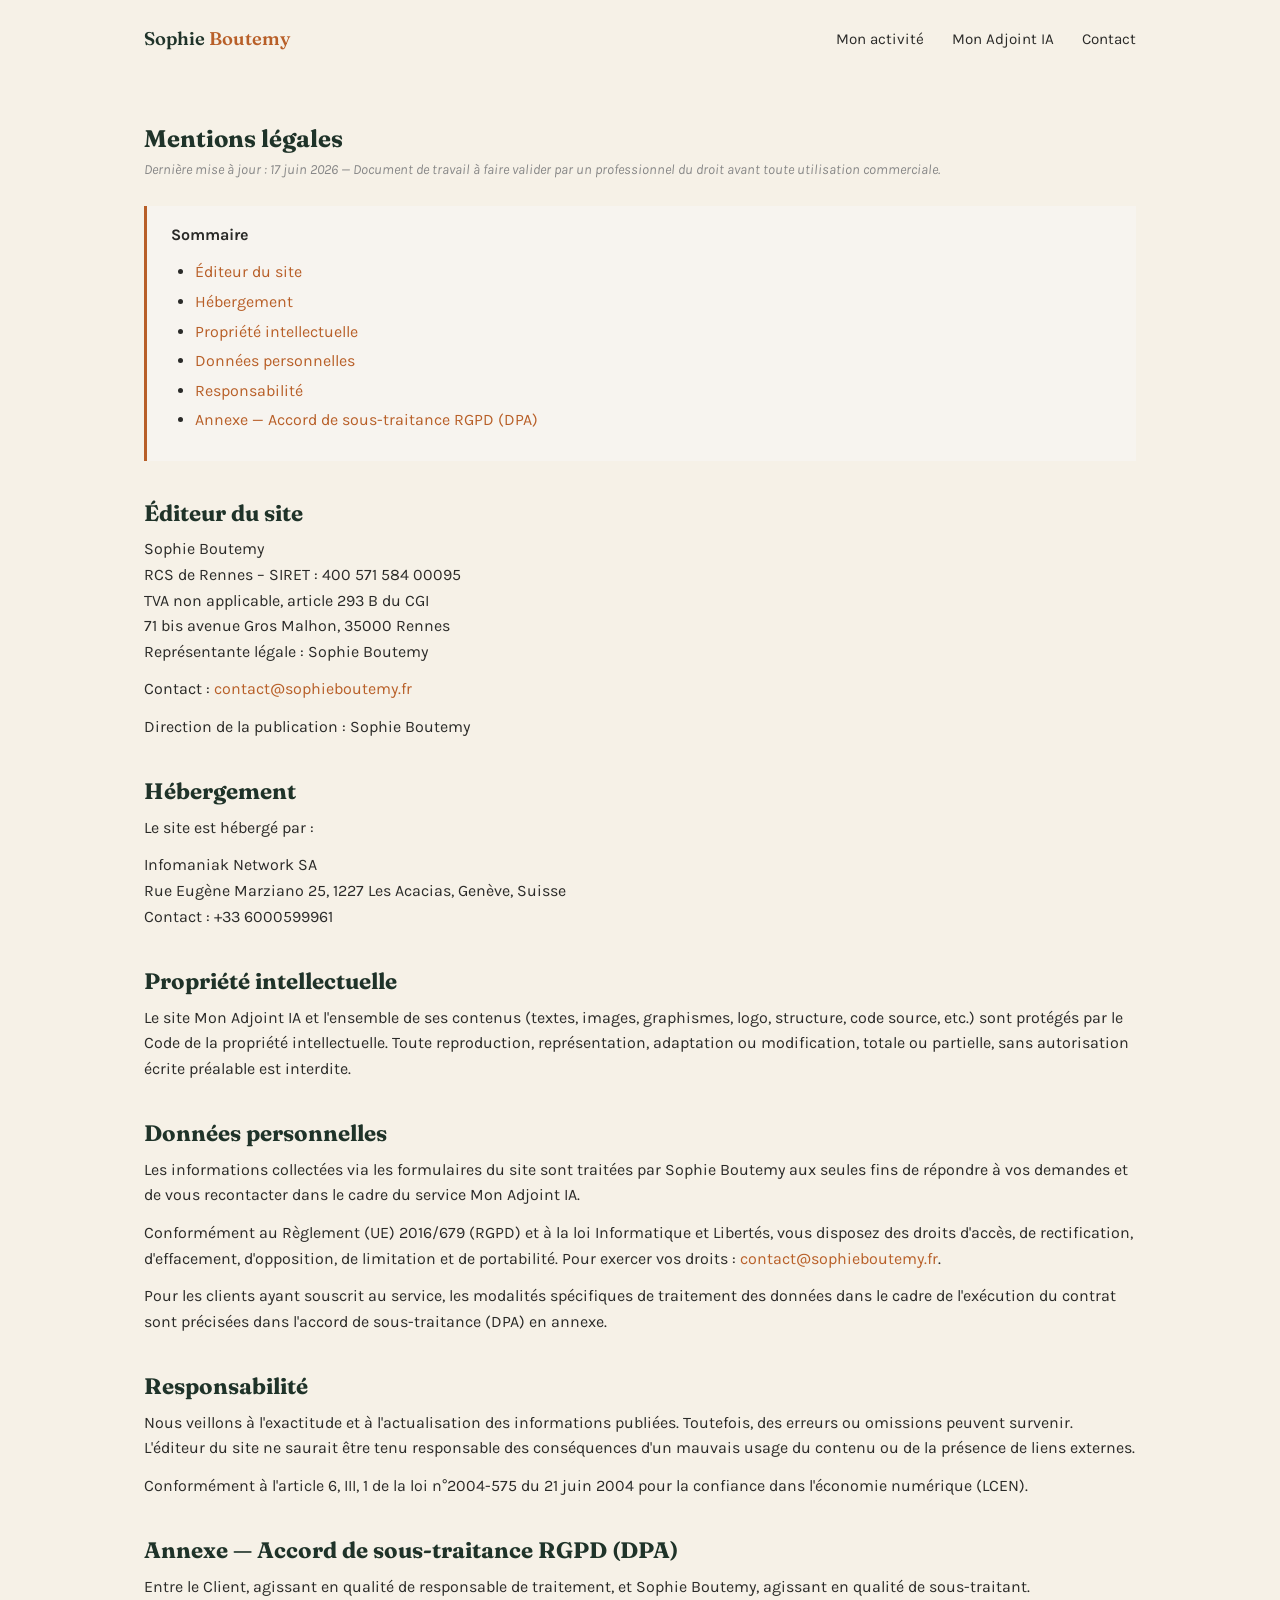
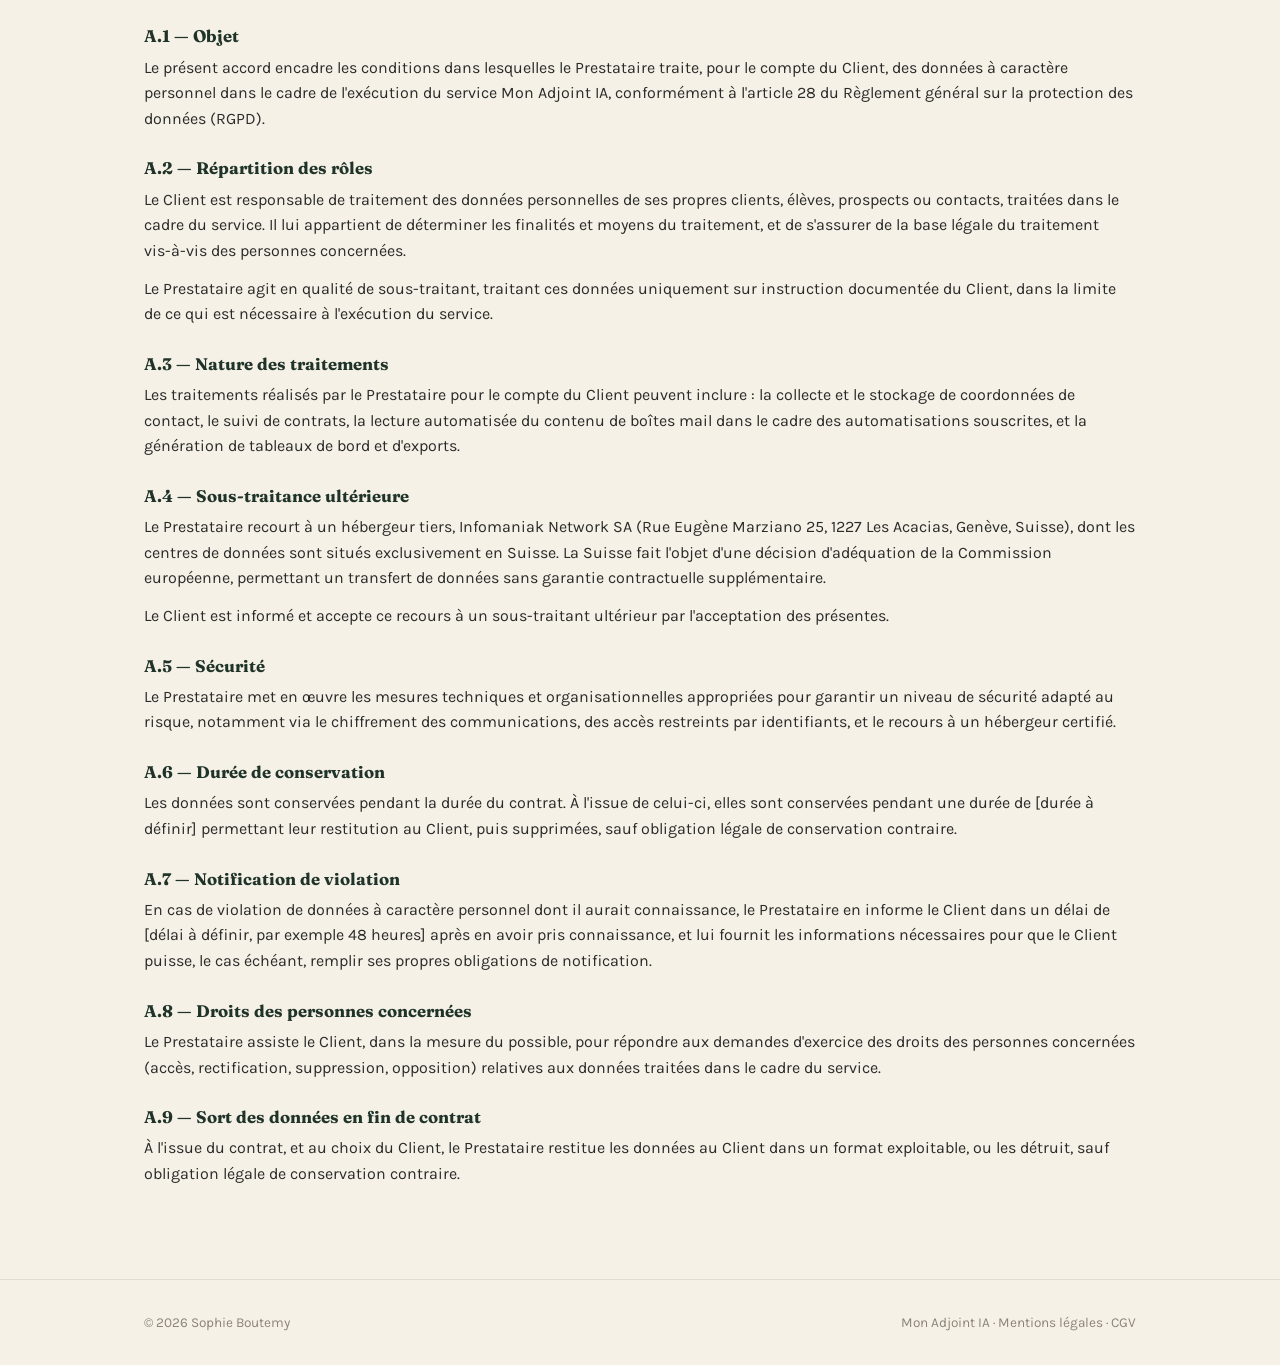
==== mentions-legales.html @ 15bb084e "Etat initial - site sophieboutemy.fr" ====
<!DOCTYPE html>
<html lang="fr">
<head>
<meta charset="UTF-8">
<meta name="viewport" content="width=device-width, initial-scale=1.0">
<title>Mentions légales — Sophie Boutemy</title>
<meta name="description" content="Mentions légales et accord de sous-traitance RGPD du site sophieboutemy.fr et du service Mon Adjoint IA.">
<link rel="preconnect" href="https://fonts.googleapis.com">
<link rel="preconnect" href="https://fonts.gstatic.com" crossorigin>
<link href="https://fonts.googleapis.com/css2?family=Fraunces:opsz,wght@9..144,500;9..144,600;9..144,700&family=Karla:wght@400;500;700&display=swap" rel="stylesheet">
<link rel="stylesheet" href="css/style.css?v=5">
<style>
.legal-content { padding: 3rem 0 5rem; }
.legal-content h1 { margin-bottom: 0.4rem; }
.legal-notice { font-style: italic; color: #888; font-size: 0.875rem; margin-bottom: 2rem; }
.legal-toc { background: #f7f4ef; border-left: 3px solid var(--color-orange-deep); padding: 1rem 1.5rem; margin: 1.5rem 0 2.5rem; }
.legal-toc p { margin-bottom: 0.3rem; font-weight: 700; }
.legal-toc ul { margin: 0.25rem 0 0 1.25rem; }
.legal-toc li { margin-bottom: 0.2rem; }
.legal-content h2 { margin-top: 2.5rem; margin-bottom: 0.6rem; font-size: 1.4rem; }
.legal-content h3 { margin-top: 1.75rem; margin-bottom: 0.5rem; font-size: 1.05rem; }
.legal-content p { margin-bottom: 0.75rem; }
.legal-content ul { margin: 0.25rem 0 0.75rem 1.5rem; }
.legal-content li { margin-bottom: 0.25rem; }
</style>
</head>
<body>

<header class="site">
  <div class="wrap">
    <div class="brand">Sophie <span>Boutemy</span></div>
    <nav>
      <a href="index.html#activite">Mon activité</a>
      <a href="index.html#mon-adjoint-ia">Mon Adjoint IA</a>
      <a href="index.html#contact">Contact</a>
    </nav>
  </div>
</header>

<section class="legal-content">
  <div class="wrap">

    <h1>Mentions légales</h1>
    <p class="legal-notice">Dernière mise à jour : 17 juin 2026 — Document de travail à faire valider par un professionnel du droit avant toute utilisation commerciale.</p>

    <div class="legal-toc">
      <p>Sommaire</p>
      <ul>
        <li><a href="#editeur">Éditeur du site</a></li>
        <li><a href="#hebergement">Hébergement</a></li>
        <li><a href="#propriete">Propriété intellectuelle</a></li>
        <li><a href="#donnees">Données personnelles</a></li>
        <li><a href="#responsabilite">Responsabilité</a></li>
        <li><a href="#dpa">Annexe — Accord de sous-traitance RGPD (DPA)</a></li>
      </ul>
    </div>

    <h2 id="editeur">Éditeur du site</h2>
    <p>Sophie Boutemy<br>
    RCS de Rennes – SIRET : 400 571 584 00095<br>
    TVA non applicable, article 293 B du CGI<br>
    71 bis avenue Gros Malhon, 35000 Rennes<br>
    Représentante légale : Sophie Boutemy</p>
    <p>Contact : <a href="mailto:contact@sophieboutemy.fr">contact@sophieboutemy.fr</a></p>
    <p>Direction de la publication : Sophie Boutemy</p>

    <h2 id="hebergement">Hébergement</h2>
    <p>Le site est hébergé par :</p>
    <p>Infomaniak Network SA<br>
    Rue Eugène Marziano 25, 1227 Les Acacias, Genève, Suisse<br>
    Contact : +33 6000599961</p>

    <h2 id="propriete">Propriété intellectuelle</h2>
    <p>Le site Mon Adjoint IA et l'ensemble de ses contenus (textes, images, graphismes, logo, structure, code source, etc.) sont protégés par le Code de la propriété intellectuelle. Toute reproduction, représentation, adaptation ou modification, totale ou partielle, sans autorisation écrite préalable est interdite.</p>

    <h2 id="donnees">Données personnelles</h2>
    <p>Les informations collectées via les formulaires du site sont traitées par Sophie Boutemy aux seules fins de répondre à vos demandes et de vous recontacter dans le cadre du service Mon Adjoint IA.</p>
    <p>Conformément au Règlement (UE) 2016/679 (RGPD) et à la loi Informatique et Libertés, vous disposez des droits d'accès, de rectification, d'effacement, d'opposition, de limitation et de portabilité. Pour exercer vos droits : <a href="mailto:contact@sophieboutemy.fr">contact@sophieboutemy.fr</a>.</p>
    <p>Pour les clients ayant souscrit au service, les modalités spécifiques de traitement des données dans le cadre de l'exécution du contrat sont précisées dans l'accord de sous-traitance (DPA) en annexe.</p>

    <h2 id="responsabilite">Responsabilité</h2>
    <p>Nous veillons à l'exactitude et à l'actualisation des informations publiées. Toutefois, des erreurs ou omissions peuvent survenir. L'éditeur du site ne saurait être tenu responsable des conséquences d'un mauvais usage du contenu ou de la présence de liens externes.</p>
    <p>Conformément à l'article 6, III, 1 de la loi n°2004-575 du 21 juin 2004 pour la confiance dans l'économie numérique (LCEN).</p>

    <h2 id="dpa">Annexe — Accord de sous-traitance RGPD (DPA)</h2>
    <p>Entre le Client, agissant en qualité de responsable de traitement, et Sophie Boutemy, agissant en qualité de sous-traitant.</p>

    <h3>A.1 — Objet</h3>
    <p>Le présent accord encadre les conditions dans lesquelles le Prestataire traite, pour le compte du Client, des données à caractère personnel dans le cadre de l'exécution du service Mon Adjoint IA, conformément à l'article 28 du Règlement général sur la protection des données (RGPD).</p>

    <h3>A.2 — Répartition des rôles</h3>
    <p>Le Client est responsable de traitement des données personnelles de ses propres clients, élèves, prospects ou contacts, traitées dans le cadre du service. Il lui appartient de déterminer les finalités et moyens du traitement, et de s'assurer de la base légale du traitement vis-à-vis des personnes concernées.</p>
    <p>Le Prestataire agit en qualité de sous-traitant, traitant ces données uniquement sur instruction documentée du Client, dans la limite de ce qui est nécessaire à l'exécution du service.</p>

    <h3>A.3 — Nature des traitements</h3>
    <p>Les traitements réalisés par le Prestataire pour le compte du Client peuvent inclure : la collecte et le stockage de coordonnées de contact, le suivi de contrats, la lecture automatisée du contenu de boîtes mail dans le cadre des automatisations souscrites, et la génération de tableaux de bord et d'exports.</p>

    <h3>A.4 — Sous-traitance ultérieure</h3>
    <p>Le Prestataire recourt à un hébergeur tiers, Infomaniak Network SA (Rue Eugène Marziano 25, 1227 Les Acacias, Genève, Suisse), dont les centres de données sont situés exclusivement en Suisse. La Suisse fait l'objet d'une décision d'adéquation de la Commission européenne, permettant un transfert de données sans garantie contractuelle supplémentaire.</p>
    <p>Le Client est informé et accepte ce recours à un sous-traitant ultérieur par l'acceptation des présentes.</p>

    <h3>A.5 — Sécurité</h3>
    <p>Le Prestataire met en œuvre les mesures techniques et organisationnelles appropriées pour garantir un niveau de sécurité adapté au risque, notamment via le chiffrement des communications, des accès restreints par identifiants, et le recours à un hébergeur certifié.</p>

    <h3>A.6 — Durée de conservation</h3>
    <p>Les données sont conservées pendant la durée du contrat. À l'issue de celui-ci, elles sont conservées pendant une durée de [durée à définir] permettant leur restitution au Client, puis supprimées, sauf obligation légale de conservation contraire.</p>

    <h3>A.7 — Notification de violation</h3>
    <p>En cas de violation de données à caractère personnel dont il aurait connaissance, le Prestataire en informe le Client dans un délai de [délai à définir, par exemple 48 heures] après en avoir pris connaissance, et lui fournit les informations nécessaires pour que le Client puisse, le cas échéant, remplir ses propres obligations de notification.</p>

    <h3>A.8 — Droits des personnes concernées</h3>
    <p>Le Prestataire assiste le Client, dans la mesure du possible, pour répondre aux demandes d'exercice des droits des personnes concernées (accès, rectification, suppression, opposition) relatives aux données traitées dans le cadre du service.</p>

    <h3>A.9 — Sort des données en fin de contrat</h3>
    <p>À l'issue du contrat, et au choix du Client, le Prestataire restitue les données au Client dans un format exploitable, ou les détruit, sauf obligation légale de conservation contraire.</p>

  </div>
</section>

<footer class="site">
  <div class="wrap">
    <span>© 2026 Sophie Boutemy</span>
    <span>
      <a href="https://mon-adjoint-ia.fr">Mon Adjoint IA</a> ·
      <a href="mentions-legales.html">Mentions légales</a> ·
      <a href="cgv.html">CGV</a>
    </span>
  </div>
</footer>

</body>
</html>
---- css/style.css ----
:root {
  --color-beige-light: #F6F1E7;
  --color-beige: #EDE4D3;
  --color-green: #2F4A3C;
  --color-green-deep: #1F3329;
  --color-orange: #D97A3D;
  --color-orange-deep: #B85F28;
  --color-ink: #2A2A28;
  --color-white: #FFFFFF;
}

* { margin: 0; padding: 0; box-sizing: border-box; }

html { scroll-behavior: smooth; }

body {
  font-family: 'Karla', sans-serif;
  color: var(--color-ink);
  background: var(--color-beige-light);
  line-height: 1.6;
}

h1, h2, h3 {
  font-family: 'Fraunces', serif;
  color: var(--color-green-deep);
  line-height: 1.15;
}

a {
  color: var(--color-orange-deep);
  text-decoration: none;
}
a:hover { text-decoration: underline; }
a:focus-visible,
button:focus-visible {
  outline: 3px solid var(--color-orange);
  outline-offset: 3px;
}

.wrap {
  max-width: 1040px;
  margin: 0 auto;
  padding: 0 1.5rem;
}

/* HEADER */
header.site {
  padding: 1.5rem 0;
}
header.site .wrap {
  display: flex;
  align-items: center;
  justify-content: space-between;
  flex-wrap: wrap;
  gap: 0.75rem;
}
.brand {
  font-family: 'Fraunces', serif;
  font-weight: 600;
  font-size: 1.15rem;
  color: var(--color-green-deep);
}
.brand span { color: var(--color-orange-deep); }
header.site nav a {
  color: var(--color-ink);
  font-size: 0.95rem;
  margin-left: 1.5rem;
}
header.site nav a:first-child { margin-left: 0; }

/* HERO */
.hero {
  padding: 3rem 0 4.5rem;
}
.hero .wrap {
  display: grid;
  grid-template-columns: 1.1fr 0.9fr;
  gap: 3rem;
  align-items: center;
}
.hero-eyebrow {
  display: inline-block;
  font-size: 0.8rem;
  letter-spacing: 0.06em;
  text-transform: uppercase;
  color: var(--color-orange-deep);
  font-weight: 700;
  margin-bottom: 0.9rem;
}
.hero h1 {
  font-size: clamp(2.1rem, 4vw, 2.9rem);
  font-weight: 600;
  margin-bottom: 1rem;
}
.hero h1 em {
  font-style: italic;
  color: var(--color-orange-deep);
}
.hero p.lead {
  font-size: 1.1rem;
  color: #4A4A46;
  max-width: 480px;
}
.hero-photo-frame {
  position: relative;
  aspect-ratio: 4/5;
  max-width: 280px;
  margin-left: auto;
  border-radius: 0.6rem;
  overflow: hidden;
  background: var(--color-beige);
  border: 1px solid rgba(47,74,60,0.12);
}
.hero-photo-frame img {
  width: 100%;
  height: 100%;
  object-fit: cover;
  display: block;
}
.hero-photo-frame .photo-placeholder {
  width: 100%;
  height: 100%;
  display: flex;
  align-items: center;
  justify-content: center;
  color: #8A8378;
  font-size: 0.95rem;
  text-align: center;
  padding: 1.5rem;
}

/* ACTIVITY */
.activity {
  background: var(--color-white);
  padding: 3.5rem 0;
}
.activity .wrap {
  max-width: 720px;
}
.activity .eyebrow {
  font-size: 0.8rem;
  letter-spacing: 0.06em;
  text-transform: uppercase;
  color: var(--color-orange-deep);
  font-weight: 700;
  margin-bottom: 0.6rem;
  display: block;
}
.activity h2 {
  font-size: 1.7rem;
  font-weight: 600;
  margin-bottom: 1.2rem;
}
.activity p {
  color: #4A4A46;
  margin-bottom: 1rem;
}
.activity p:last-child { margin-bottom: 0; }

/* FEATURED PROJECT */
.featured {
  padding: 4rem 0;
}
.featured-card {
  background: var(--color-green-deep);
  border-radius: 0.9rem;
  padding: 2.75rem;
  display: grid;
  grid-template-columns: 1.3fr 0.9fr;
  gap: 2.5rem;
  align-items: center;
  color: var(--color-beige-light);
}
.featured-card .eyebrow {
  font-size: 0.8rem;
  letter-spacing: 0.06em;
  text-transform: uppercase;
  color: var(--color-orange);
  font-weight: 700;
  display: block;
  margin-bottom: 0.7rem;
}
.featured-card h3 {
  color: var(--color-white);
  font-size: 1.6rem;
  font-weight: 600;
  margin-bottom: 0.9rem;
}
.featured-card p {
  color: #D8DDD6;
  margin-bottom: 1.6rem;
}
.btn-orange {
  display: inline-block;
  background: var(--color-orange);
  color: var(--color-white);
  font-weight: 700;
  padding: 0.8rem 1.5rem;
  border-radius: 0.4rem;
  transition: background-color 0.2s ease;
}
.btn-orange:hover {
  background: var(--color-orange-deep);
  text-decoration: none;
}
.featured-visual {
  background: rgba(255,255,255,0.06);
  border: 1px solid rgba(255,255,255,0.12);
  border-radius: 0.6rem;
  padding: 1.5rem;
}
.featured-visual.logo-display {
  background: var(--color-beige-light);
  border: none;
  display: flex;
  align-items: center;
  justify-content: center;
  padding: 1rem;
}
.featured-visual .visual-title {
  font-family: 'Fraunces', serif;
  font-size: 0.85rem;
  font-weight: 600;
  color: var(--color-beige-light);
  margin-bottom: 1rem;
  letter-spacing: 0.02em;
}
.client-row {
  display: flex;
  justify-content: space-between;
  align-items: center;
  padding: 0.65rem 0;
  border-bottom: 1px solid rgba(255,255,255,0.1);
  font-size: 0.85rem;
  gap: 0.75rem;
}
.client-row:last-child { border-bottom: none; }
.client-name { color: var(--color-beige-light); }
.client-tag {
  font-size: 0.72rem;
  font-weight: 700;
  padding: 0.2rem 0.55rem;
  border-radius: 1rem;
  white-space: nowrap;
}
.tag-active {
  background: rgba(217,122,61,0.18);
  color: var(--color-orange);
}
.tag-pending {
  background: rgba(216,221,214,0.14);
  color: #D8DDD6;
}

/* CONTACT */
.contact-block {
  padding: 3.5rem 0 4.5rem;
}
.contact-card {
  background: var(--color-beige);
  border-radius: 0.9rem;
  padding: 2.5rem;
  text-align: center;
}
.contact-card h2 {
  font-size: 1.5rem;
  margin-bottom: 0.7rem;
}
.contact-card p {
  color: #4A4A46;
  margin-bottom: 1.4rem;
}
.contact-card .email {
  font-family: 'Karla', sans-serif;
  font-weight: 500;
  font-size: 0.9rem;
  color: #6B6358;
  display: block;
  margin-top: 1.4rem;
}
.contact-form {
  display: flex;
  flex-direction: column;
  gap: 0.85rem;
  max-width: 460px;
  margin: 0 auto;
  text-align: left;
}
.contact-form input,
.contact-form textarea {
  font-family: 'Karla', sans-serif;
  font-size: 0.95rem;
  padding: 0.75rem 0.9rem;
  border: 1px solid rgba(47,74,60,0.2);
  border-radius: 0.4rem;
  background: var(--color-white);
  color: var(--color-ink);
  resize: vertical;
}
.contact-form input::placeholder,
.contact-form textarea::placeholder {
  color: #9A9384;
}
.contact-form input:focus,
.contact-form textarea:focus {
  outline: none;
  border-color: var(--color-orange);
}
.contact-form button {
  border: none;
  font-family: 'Karla', sans-serif;
  font-size: 0.95rem;
  cursor: pointer;
  margin-top: 0.3rem;
  align-self: flex-start;
}

/* FOOTER */
footer.site {
  padding: 2rem 0;
  border-top: 1px solid rgba(47,74,60,0.12);
}
footer.site .wrap {
  display: flex;
  justify-content: space-between;
  align-items: center;
  flex-wrap: wrap;
  gap: 0.75rem;
  font-size: 0.85rem;
  color: #8A8378;
}
footer.site a { color: #8A8378; }

@media (max-width: 760px) {
  .hero .wrap { grid-template-columns: 1fr; }
  .hero-photo-frame { max-width: 320px; margin: 0 auto; order: -1; }
  .featured-card { grid-template-columns: 1fr; padding: 2rem; }
  header.site nav { display: flex; flex-wrap: wrap; gap: 0.5rem 0; }
  header.site nav a { margin-left: 0; margin-right: 1.1rem; }
}
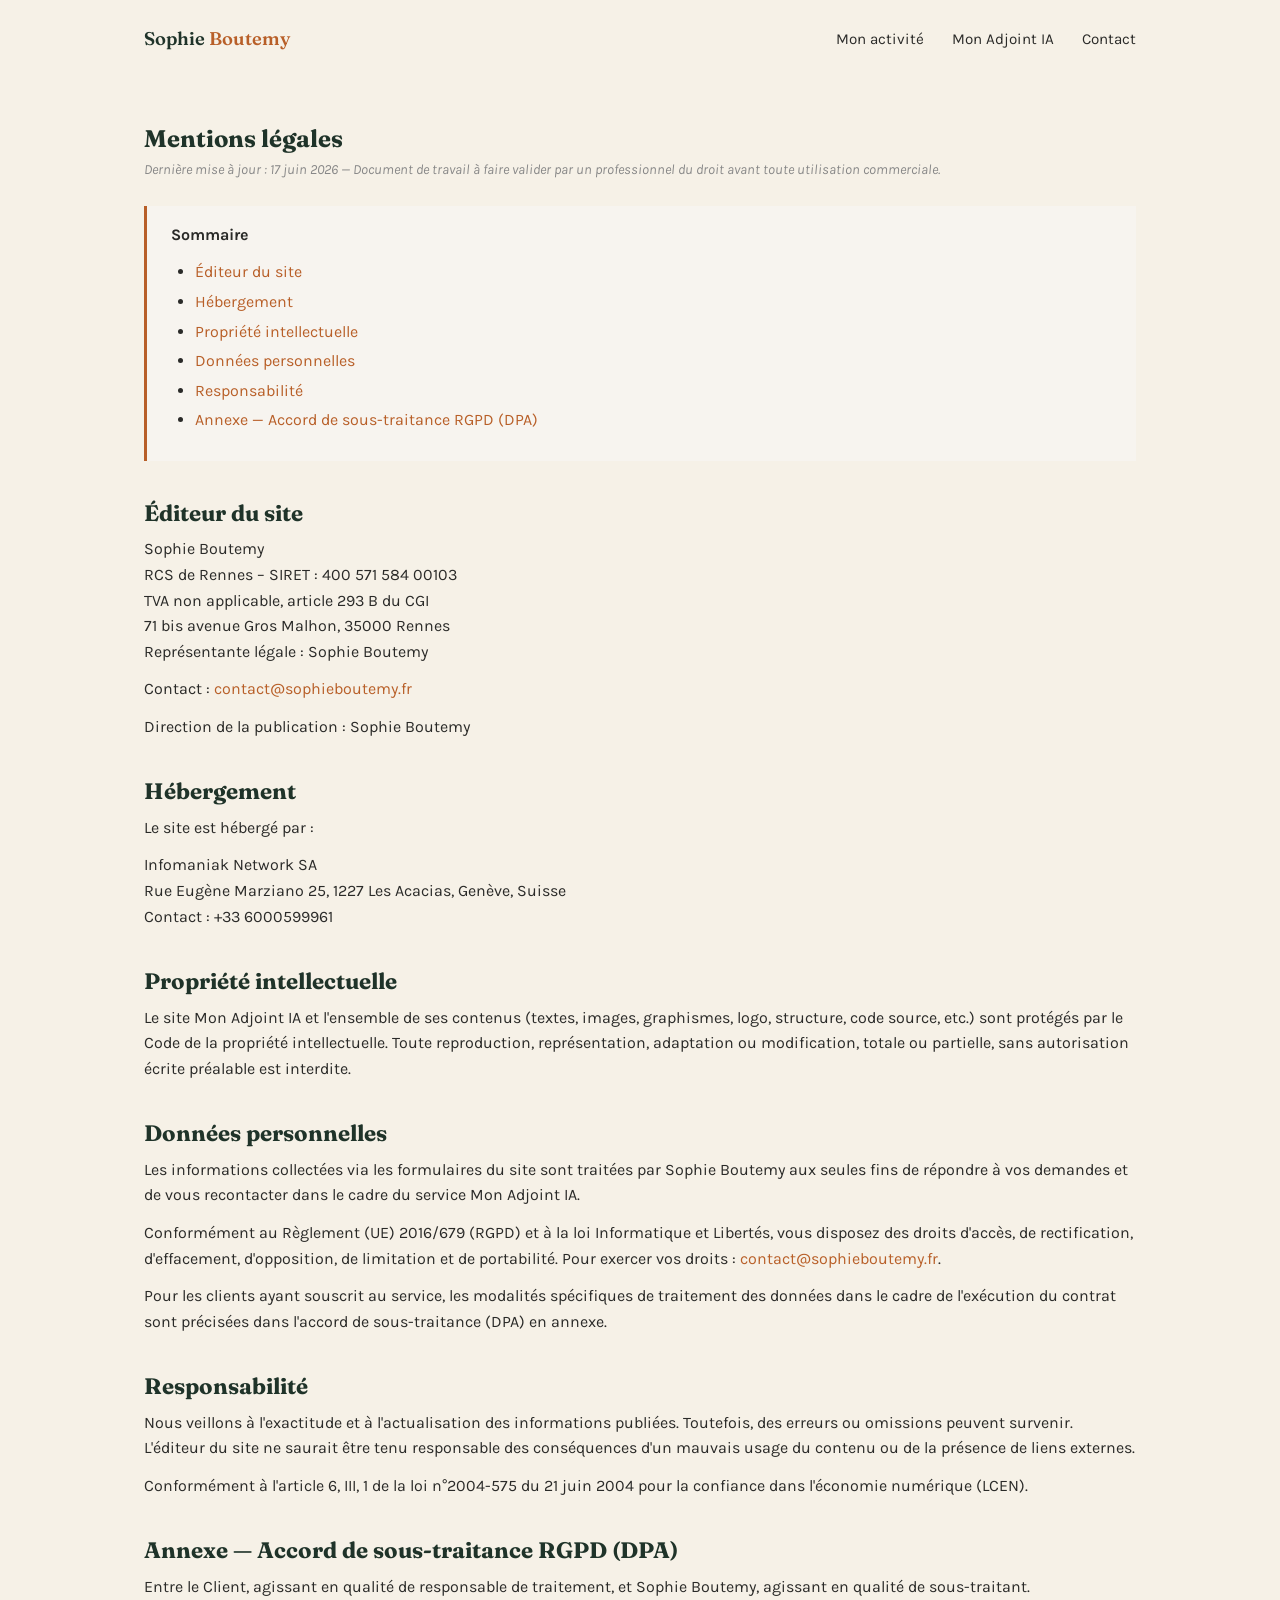
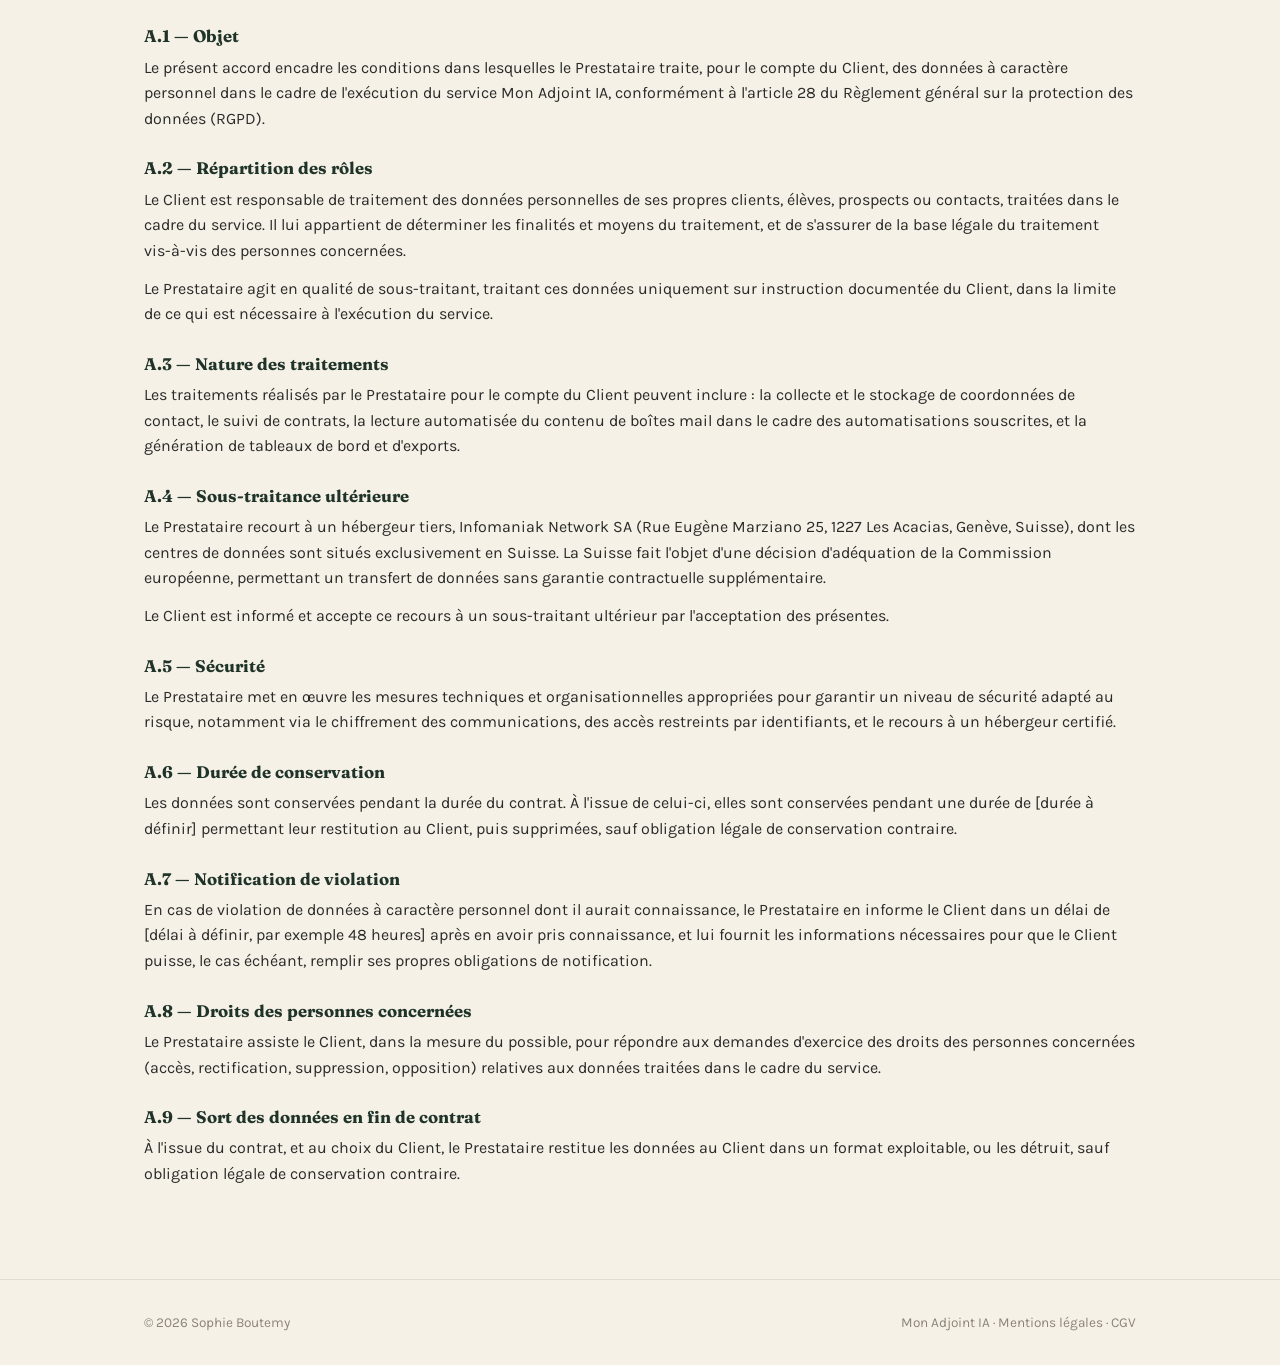
==== commit 8f65702f: "Correction SIRET : 00095 -> 00103" ====
--- a/mentions-legales.html
+++ b/mentions-legales.html
@@ -57,7 +57,7 @@
 
     <h2 id="editeur">Éditeur du site</h2>
     <p>Sophie Boutemy<br>
-    RCS de Rennes – SIRET : 400 571 584 00095<br>
+    RCS de Rennes – SIRET : 400 571 584 00103<br>
     TVA non applicable, article 293 B du CGI<br>
     71 bis avenue Gros Malhon, 35000 Rennes<br>
     Représentante légale : Sophie Boutemy</p>
